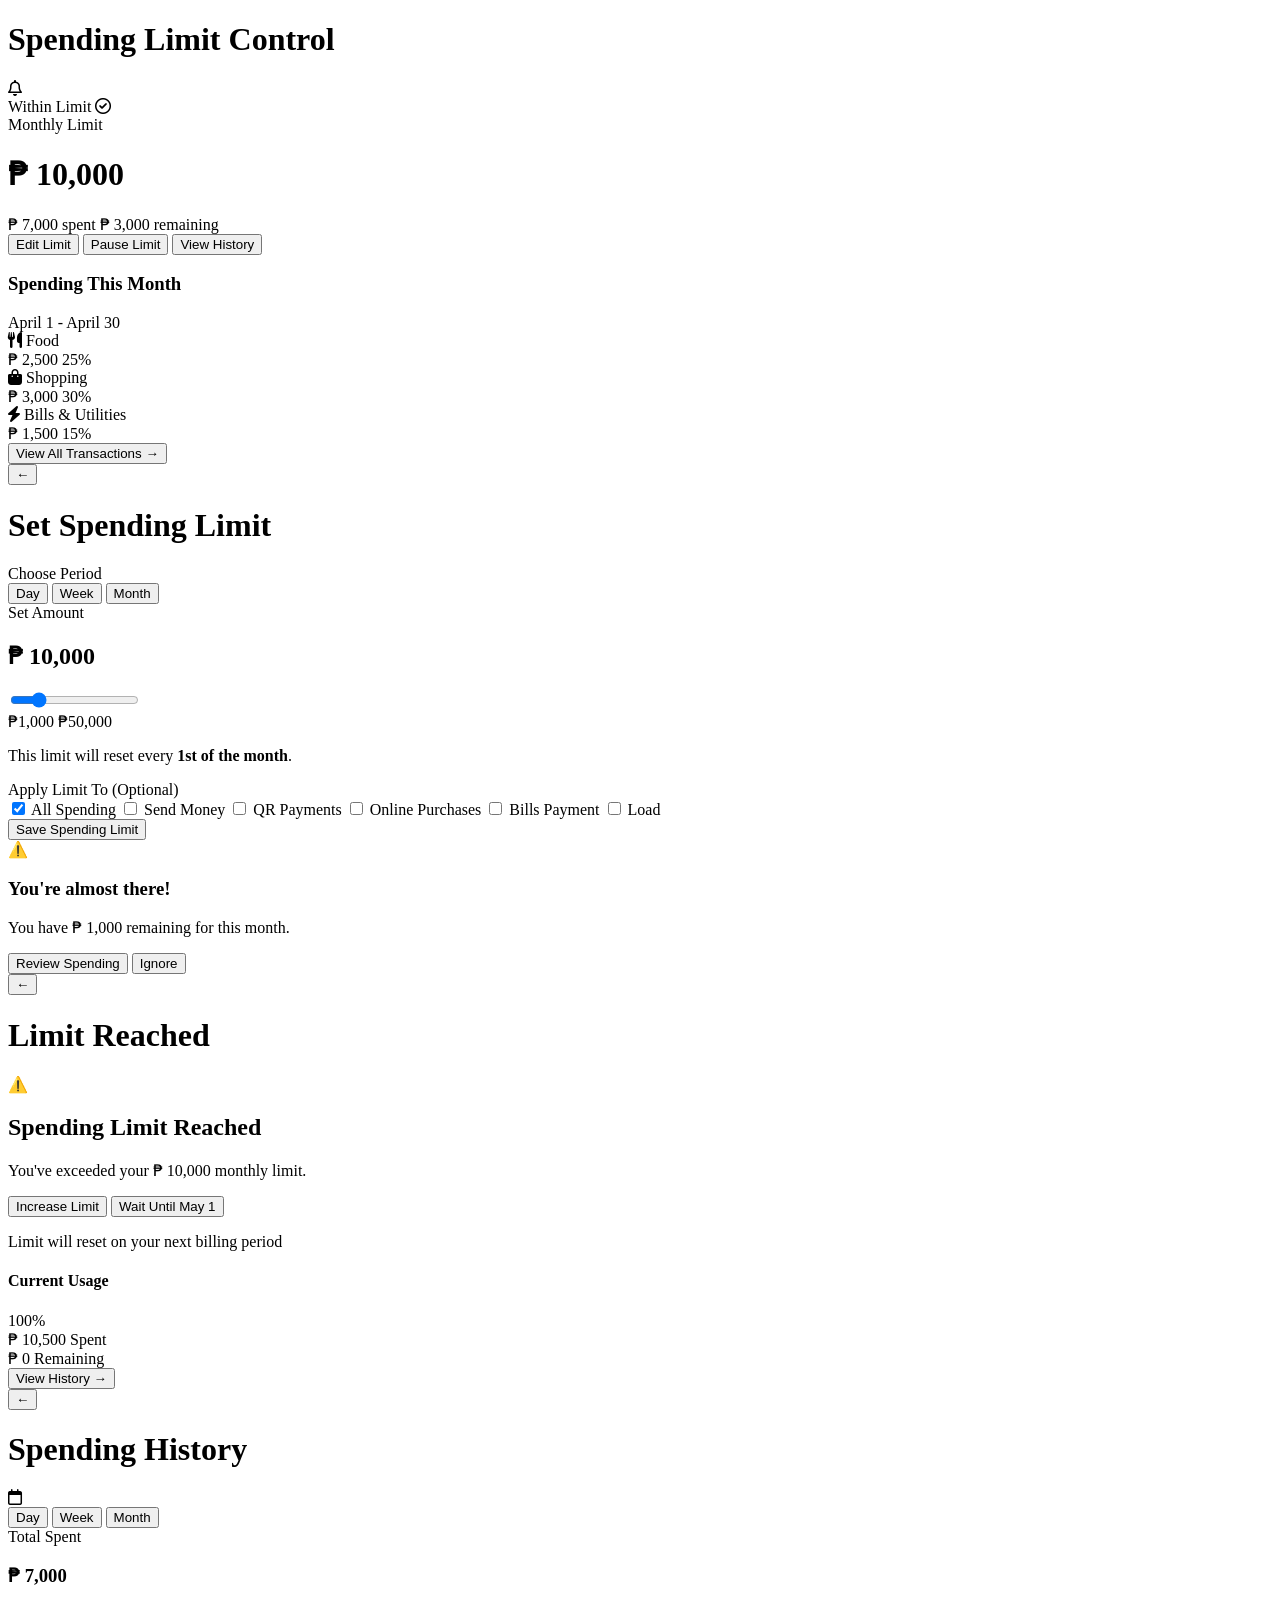
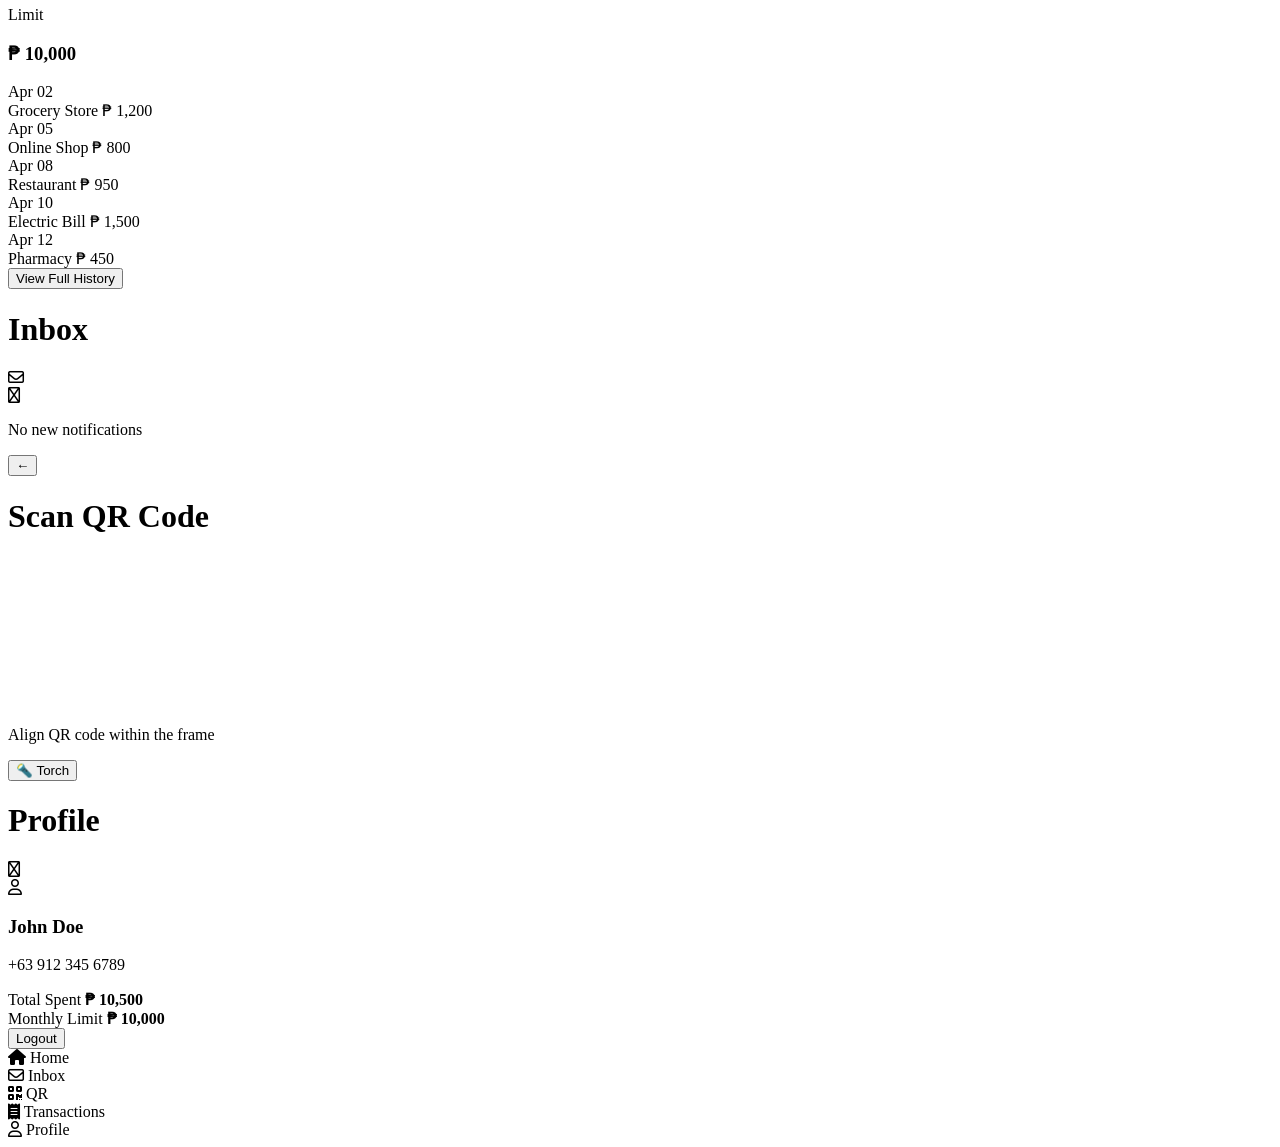
==== index.html @ fe0bb9b1 "Create index.html" ====
<!DOCTYPE html>
<html lang="en">
<head>
    <meta charset="UTF-8">
    <meta name="viewport" content="width=device-width, initial-scale=1.0, viewport-fit=cover">
    <title>GCash - Spending Limit Control</title>
    <link rel="stylesheet" href="style.css">
    <link rel="stylesheet" href="https://cdnjs.cloudflare.com/ajax/libs/font-awesome/6.0.0/css/all.min.css">
</head>
<body>
    <div class="app-container">
        <!-- Main Content Area -->
        <div class="screen-container" id="screenContainer">
            <!-- SCREEN 1: DASHBOARD (HOME) -->
            <div id="homeScreen" class="screen active">
                <div class="screen-header">
                    <h1>Spending Limit Control</h1>
                    <i class="fa-regular fa-bell"></i>
                </div>

                <!-- Main Limit Card -->
                <div class="limit-card" id="limitCard">
                    <div class="limit-status" id="limitStatus">
                        <span class="status-text">Within Limit</span>
                        <i class="fa-regular fa-circle-check"></i>
                    </div>
                    <div class="limit-amount">
                        <span class="label">Monthly Limit</span>
                        <h1>₱ <span id="displayLimit">10,000</span></h1>
                    </div>
                    <div class="progress-section">
                        <div class="progress-bar">
                            <div class="progress-fill" id="homeProgressFill" style="width: 70%"></div>
                        </div>
                        <div class="progress-numbers">
                            <span>₱ <span id="displaySpent">7,000</span> spent</span>
                            <span>₱ <span id="displayRemaining">3,000</span> remaining</span>
                        </div>
                    </div>
                    <div class="card-buttons">
                        <button class="card-btn" onclick="showEditLimit()">Edit Limit</button>
                        <button class="card-btn" onclick="pauseLimit()">Pause Limit</button>
                        <button class="card-btn" onclick="showScreen('historyScreen')">View History</button>
                    </div>
                </div>

                <!-- Spending This Month Section -->
                <div class="spending-section">
                    <div class="section-header">
                        <h3>Spending This Month</h3>
                        <span>April 1 - April 30</span>
                    </div>
                    
                    <div class="category-list">
                        <div class="category-item">
                            <div class="category-info">
                                <i class="fa-solid fa-utensils"></i>
                                <span>Food</span>
                            </div>
                            <div class="category-stats">
                                <span class="amount">₱ 2,500</span>
                                <span class="percentage">25%</span>
                            </div>
                        </div>
                        <div class="progress-bar-small">
                            <div class="progress-fill-small" style="width: 25%; background: #FF6B35;"></div>
                        </div>

                        <div class="category-item">
                            <div class="category-info">
                                <i class="fa-solid fa-bag-shopping"></i>
                                <span>Shopping</span>
                            </div>
                            <div class="category-stats">
                                <span class="amount">₱ 3,000</span>
                                <span class="percentage">30%</span>
                            </div>
                        </div>
                        <div class="progress-bar-small">
                            <div class="progress-fill-small" style="width: 30%; background: #007AFF;"></div>
                        </div>

                        <div class="category-item">
                            <div class="category-info">
                                <i class="fa-solid fa-bolt"></i>
                                <span>Bills & Utilities</span>
                            </div>
                            <div class="category-stats">
                                <span class="amount">₱ 1,500</span>
                                <span class="percentage">15%</span>
                            </div>
                        </div>
                        <div class="progress-bar-small">
                            <div class="progress-fill-small" style="width: 15%; background: #34C759;"></div>
                        </div>
                    </div>
                    
                    <button class="view-all-link" onclick="showScreen('historyScreen')">View All Transactions →</button>
                </div>
            </div>

            <!-- SCREEN 2: SET/EDIT LIMIT -->
            <div id="editLimitScreen" class="screen">
                <div class="screen-header">
                    <button class="back-btn" onclick="showScreen('homeScreen')">←</button>
                    <h1>Set Spending Limit</h1>
                    <div style="width: 30px;"></div>
                </div>

                <div class="form-card">
                    <label class="form-label">Choose Period</label>
                    <div class="period-tabs">
                        <button class="period-tab" onclick="selectPeriod('day')">Day</button>
                        <button class="period-tab" onclick="selectPeriod('week')">Week</button>
                        <button class="period-tab active" onclick="selectPeriod('month')">Month</button>
                    </div>

                    <label class="form-label">Set Amount</label>
                    <div class="amount-slider-container">
                        <h2>₱ <span id="sliderAmount">10,000</span></h2>
                        <input type="range" id="limitSlider" min="1000" max="50000" step="500" value="10000" oninput="updateSliderAmount(this.value)">
                        <div class="slider-labels">
                            <span>₱1,000</span>
                            <span>₱50,000</span>
                        </div>
                    </div>

                    <p class="note-text">This limit will reset every <strong>1st of the month</strong>.</p>

                    <label class="form-label">Apply Limit To (Optional)</label>
                    <div class="checkbox-group">
                        <label><input type="checkbox" checked> All Spending</label>
                        <label><input type="checkbox"> Send Money</label>
                        <label><input type="checkbox"> QR Payments</label>
                        <label><input type="checkbox"> Online Purchases</label>
                        <label><input type="checkbox"> Bills Payment</label>
                        <label><input type="checkbox"> Load</label>
                    </div>

                    <button class="save-btn" onclick="saveNewLimit()">Save Spending Limit</button>
                </div>
            </div>

            <!-- SCREEN 3: WARNING POPUP (Modal) -->
            <div id="warningModal" class="modal">
                <div class="modal-content warning-modal">
                    <div class="warning-icon">⚠️</div>
                    <h3>You're almost there!</h3>
                    <p>You have ₱ <span id="warningRemaining">1,000</span> remaining for this month.</p>
                    <div class="modal-buttons">
                        <button class="modal-btn review" onclick="closeWarningAndReview()">Review Spending</button>
                        <button class="modal-btn ignore" onclick="closeWarning()">Ignore</button>
                    </div>
                </div>
            </div>

            <!-- SCREEN 4: LIMIT REACHED (Full Screen) -->
            <div id="limitReachedScreen" class="screen limit-reached">
                <div class="screen-header white-text">
                    <button class="back-btn white-btn" onclick="showScreen('homeScreen')">←</button>
                    <h1>Limit Reached</h1>
                    <div style="width: 30px;"></div>
                </div>

                <div class="limit-reached-content">
                    <div class="alert-icon">⚠️</div>
                    <h2>Spending Limit Reached</h2>
                    <p>You've exceeded your ₱ <span id="exceedLimit">10,000</span> monthly limit.</p>

                    <div class="action-buttons">
                        <button class="action-btn primary" onclick="showEditLimit()">Increase Limit</button>
                        <button class="action-btn secondary">Wait Until May 1</button>
                        <p class="reset-note">Limit will reset on your next billing period</p>
                    </div>

                    <div class="usage-card-red">
                        <h4>Current Usage</h4>
                        <div class="usage-circle">100%</div>
                        <div class="usage-stats-red">
                            <div>₱ <span id="exceedSpent">10,500</span> Spent</div>
                            <div>₱ 0 Remaining</div>
                        </div>
                        <button class="history-link" onclick="showScreen('historyScreen')">View History →</button>
                    </div>
                </div>
            </div>

            <!-- SCREEN 5: SPENDING HISTORY -->
            <div id="historyScreen" class="screen">
                <div class="screen-header">
                    <button class="back-btn" onclick="showScreen('homeScreen')">←</button>
                    <h1>Spending History</h1>
                    <i class="fa-regular fa-calendar"></i>
                </div>

                <div class="history-tabs">
                    <button class="history-tab active">Day</button>
                    <button class="history-tab">Week</button>
                    <button class="history-tab">Month</button>
                </div>

                <div class="summary-cards">
                    <div class="summary-card">
                        <span>Total Spent</span>
                        <h3>₱ 7,000</h3>
                    </div>
                    <div class="summary-card">
                        <span>Limit</span>
                        <h3>₱ 10,000</h3>
                    </div>
                </div>

                <div class="transaction-list">
                    <div class="transaction-date">Apr 02</div>
                    <div class="transaction-item">
                        <span>Grocery Store</span>
                        <span>₱ 1,200</span>
                    </div>
                    <div class="transaction-date">Apr 05</div>
                    <div class="transaction-item">
                        <span>Online Shop</span>
                        <span>₱ 800</span>
                    </div>
                    <div class="transaction-date">Apr 08</div>
                    <div class="transaction-item">
                        <span>Restaurant</span>
                        <span>₱ 950</span>
                    </div>
                    <div class="transaction-date">Apr 10</div>
                    <div class="transaction-item">
                        <span>Electric Bill</span>
                        <span>₱ 1,500</span>
                    </div>
                    <div class="transaction-date">Apr 12</div>
                    <div class="transaction-item">
                        <span>Pharmacy</span>
                        <span>₱ 450</span>
                    </div>
                </div>

                <button class="view-full-btn">View Full History</button>
            </div>

            <!-- SCREEN 6: INBOX -->
            <div id="inboxScreen" class="screen">
                <div class="screen-header">
                    <h1>Inbox</h1>
                    <i class="fa-regular fa-envelope"></i>
                </div>
                <div class="placeholder-content">
                    <i class="fa-regular fa-inbox"></i>
                    <p>No new notifications</p>
                </div>
            </div>

            <!-- SCREEN 7: QR SCANNER -->
            <div id="qrScreen" class="screen">
                <div class="screen-header">
                    <button class="back-btn" onclick="showScreen('homeScreen')">←</button>
                    <h1>Scan QR Code</h1>
                    <div style="width: 30px;"></div>
                </div>
                <div class="scanner-container">
                    <div class="camera-preview" id="cameraPreview">
                        <video id="camera" autoplay playsinline></video>
                        <div class="scan-frame"></div>
                    </div>
                    <p class="scanner-text">Align QR code within the frame</p>
                    <button class="torch-btn" onclick="toggleTorch()">🔦 Torch</button>
                </div>
            </div>

            <!-- SCREEN 8: PROFILE -->
            <div id="profileScreen" class="screen">
                <div class="screen-header">
                    <h1>Profile</h1>
                    <i class="fa-regular fa-gear"></i>
                </div>
                <div class="profile-card">
                    <div class="avatar">
                        <i class="fa-regular fa-user"></i>
                    </div>
                    <h3>John Doe</h3>
                    <p>+63 912 345 6789</p>
                    <div class="profile-stats">
                        <div class="profile-stat">
                            <span>Total Spent</span>
                            <strong>₱ 10,500</strong>
                        </div>
                        <div class="profile-stat">
                            <span>Monthly Limit</span>
                            <strong>₱ 10,000</strong>
                        </div>
                    </div>
                    <button class="logout-btn" onclick="resetApp()">Logout</button>
                </div>
            </div>
        </div>

        <!-- Bottom Navigation Bar -->
        <div class="bottom-nav">
            <div class="nav-item" onclick="showScreen('homeScreen')">
                <i class="fa-solid fa-house"></i>
                <span>Home</span>
            </div>
            <div class="nav-item" onclick="showScreen('inboxScreen')">
                <i class="fa-regular fa-envelope"></i>
                <span>Inbox</span>
            </div>
            <div class="nav-item" onclick="startQRScanner()">
                <i class="fa-solid fa-qrcode"></i>
                <span>QR</span>
            </div>
            <div class="nav-item" onclick="showScreen('historyScreen')">
                <i class="fa-solid fa-receipt"></i>
                <span>Transactions</span>
            </div>
            <div class="nav-item" onclick="showScreen('profileScreen')">
                <i class="fa-regular fa-user"></i>
                <span>Profile</span>
            </div>
        </div>
    </div>

    <script src="script.js"></script>
</body>
</html>
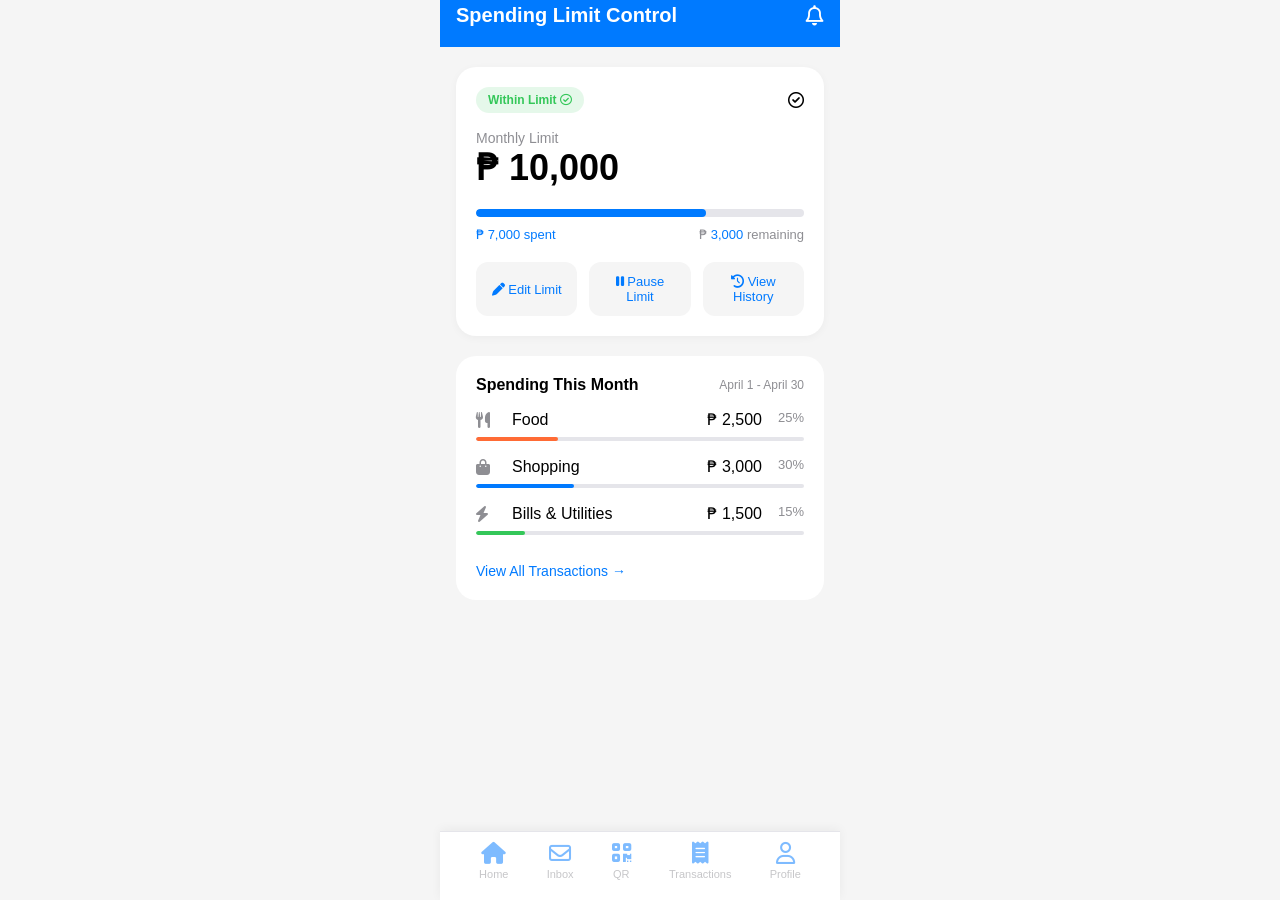
==== commit f143ca20: "Update index.html" ====
--- a/index.html
+++ b/index.html
@@ -38,9 +38,18 @@
                         </div>
                     </div>
                     <div class="card-buttons">
-                        <button class="card-btn" onclick="showEditLimit()">Edit Limit</button>
-                        <button class="card-btn" onclick="pauseLimit()">Pause Limit</button>
-                        <button class="card-btn" onclick="showScreen('historyScreen')">View History</button>
+                        <button class="card-btn" onclick="showEditLimit()">
+                            <i class="fa-solid fa-pen"></i>
+                            <span>Edit Limit</span>
+                        </button>
+                        <button class="card-btn" onclick="pauseLimit()">
+                            <i class="fa-solid fa-pause"></i>
+                            <span>Pause Limit</span>
+                        </button>
+                        <button class="card-btn" onclick="showScreen('historyScreen')">
+                            <i class="fa-solid fa-clock-rotate-left"></i>
+                            <span>View History</span>
+                        </button>
                     </div>
                 </div>
 
@@ -193,6 +202,19 @@
                     <i class="fa-regular fa-calendar"></i>
                 </div>
 
+                <!-- Month Selector with Arrows -->
+                <div class="month-selector">
+                    <button class="month-arrow" onclick="changeMonth(-1)">
+                        <i class="fa-solid fa-chevron-left"></i>
+                    </button>
+                    <div class="current-month">
+                        <h3 id="currentMonthYear">April 2025</h3>
+                    </div>
+                    <button class="month-arrow" onclick="changeMonth(1)">
+                        <i class="fa-solid fa-chevron-right"></i>
+                    </button>
+                </div>
+
                 <div class="history-tabs">
                     <button class="history-tab active">Day</button>
                     <button class="history-tab">Week</button>
@@ -202,39 +224,31 @@
                 <div class="summary-cards">
                     <div class="summary-card">
                         <span>Total Spent</span>
-                        <h3>₱ 7,000</h3>
+                        <h3>₱ <span id="historyTotalSpent">7,000</span></h3>
                     </div>
                     <div class="summary-card">
                         <span>Limit</span>
-                        <h3>₱ 10,000</h3>
-                    </div>
-                </div>
-
-                <div class="transaction-list">
+                        <h3>₱ <span id="historyLimit">10,000</span></h3>
+                    </div>
+                </div>
+
+                <div class="transaction-list" id="transactionList">
                     <div class="transaction-date">Apr 02</div>
                     <div class="transaction-item">
                         <span>Grocery Store</span>
                         <span>₱ 1,200</span>
                     </div>
-                    <div class="transaction-date">Apr 05</div>
                     <div class="transaction-item">
                         <span>Online Shop</span>
                         <span>₱ 800</span>
                     </div>
-                    <div class="transaction-date">Apr 08</div>
                     <div class="transaction-item">
                         <span>Restaurant</span>
                         <span>₱ 950</span>
                     </div>
-                    <div class="transaction-date">Apr 10</div>
                     <div class="transaction-item">
                         <span>Electric Bill</span>
                         <span>₱ 1,500</span>
-                    </div>
-                    <div class="transaction-date">Apr 12</div>
-                    <div class="transaction-item">
-                        <span>Pharmacy</span>
-                        <span>₱ 450</span>
                     </div>
                 </div>
 
@@ -274,7 +288,10 @@
             <div id="profileScreen" class="screen">
                 <div class="screen-header">
                     <h1>Profile</h1>
-                    <i class="fa-regular fa-gear"></i>
+                    <div class="gcash-icon-header">
+                        <i class="fa-solid fa-circle-dollar-to-slot"></i>
+                        <span>GCash</span>
+                    </div>
                 </div>
                 <div class="profile-card">
                     <div class="avatar">
@@ -307,7 +324,7 @@
                 <i class="fa-regular fa-envelope"></i>
                 <span>Inbox</span>
             </div>
-            <div class="nav-item" onclick="startQRScanner()">
+            <div class="nav-item qr-nav" onclick="startQRScanner()">
                 <i class="fa-solid fa-qrcode"></i>
                 <span>QR</span>
             </div>
--- a/style.css
+++ b/style.css
@@ -0,0 +1,780 @@
+* {
+    margin: 0;
+    padding: 0;
+    box-sizing: border-box;
+}
+
+body {
+    font-family: -apple-system, BlinkMacSystemFont, 'Segoe UI', Roboto, Helvetica, Arial, sans-serif;
+    background: #f5f5f5;
+}
+
+.app-container {
+    max-width: 400px;
+    margin: 0 auto;
+    background: #f5f5f5;
+    min-height: 100vh;
+    position: relative;
+    padding-bottom: 70px;
+}
+
+/* Screens */
+.screen {
+    display: none;
+    padding: 0 16px;
+    animation: fadeIn 0.3s ease;
+}
+
+.screen.active {
+    display: block;
+}
+
+@keyframes fadeIn {
+    from { opacity: 0; transform: translateX(20px); }
+    to { opacity: 1; transform: translateX(0); }
+}
+
+/* Screen Headers with Blue Background */
+.screen-header {
+    display: flex;
+    justify-content: space-between;
+    align-items: center;
+    padding: 20px 16px;
+    background: #007AFF;
+    margin: -16px -16px 20px -16px;
+    color: white;
+}
+
+.screen-header h1 {
+    font-size: 20px;
+    font-weight: 600;
+    color: white;
+}
+
+.screen-header i {
+    font-size: 20px;
+    color: white;
+}
+
+.back-btn {
+    background: none;
+    border: none;
+    font-size: 28px;
+    cursor: pointer;
+    color: white;
+    padding: 0;
+    width: 30px;
+}
+
+/* White text header for limit reached screen */
+.screen-header.white-text {
+    background: transparent;
+    margin-bottom: 0;
+}
+
+.screen-header.white-text h1 {
+    color: white;
+}
+
+/* Limit Card */
+.limit-card {
+    background: white;
+    border-radius: 20px;
+    padding: 20px;
+    margin-bottom: 20px;
+    box-shadow: 0 2px 8px rgba(0,0,0,0.04);
+}
+
+.limit-status {
+    display: flex;
+    justify-content: space-between;
+    align-items: center;
+    margin-bottom: 16px;
+}
+
+.status-text {
+    background: #34C75920;
+    color: #34C759;
+    padding: 6px 12px;
+    border-radius: 20px;
+    font-size: 12px;
+    font-weight: 600;
+}
+
+.limit-amount {
+    margin-bottom: 20px;
+}
+
+.limit-amount .label {
+    font-size: 14px;
+    color: #8e8e93;
+}
+
+.limit-amount h1 {
+    font-size: 36px;
+    font-weight: 700;
+    color: #000;
+}
+
+.progress-section {
+    margin-bottom: 20px;
+}
+
+.progress-bar {
+    background: #e5e5ea;
+    border-radius: 10px;
+    height: 8px;
+    overflow: hidden;
+}
+
+.progress-fill {
+    background: #007AFF;
+    height: 100%;
+    border-radius: 10px;
+    transition: width 0.3s;
+}
+
+.progress-numbers {
+    display: flex;
+    justify-content: space-between;
+    margin-top: 10px;
+    font-size: 13px;
+    color: #8e8e93;
+}
+
+.progress-numbers span:first-child {
+    color: #007AFF;
+}
+
+.card-buttons {
+    display: flex;
+    gap: 12px;
+}
+
+.card-btn {
+    flex: 1;
+    padding: 12px;
+    background: #f5f5f5;
+    border: none;
+    border-radius: 12px;
+    font-size: 13px;
+    font-weight: 500;
+    color: #007AFF;
+    cursor: pointer;
+}
+
+/* Spending Section */
+.spending-section {
+    background: white;
+    border-radius: 20px;
+    padding: 20px;
+}
+
+.section-header {
+    display: flex;
+    justify-content: space-between;
+    align-items: center;
+    margin-bottom: 16px;
+}
+
+.section-header h3 {
+    font-size: 16px;
+    font-weight: 600;
+}
+
+.section-header span {
+    font-size: 12px;
+    color: #8e8e93;
+}
+
+.category-item {
+    display: flex;
+    justify-content: space-between;
+    align-items: center;
+    margin-bottom: 8px;
+}
+
+.category-info {
+    display: flex;
+    align-items: center;
+    gap: 12px;
+}
+
+.category-info i {
+    width: 24px;
+    color: #8e8e93;
+}
+
+.category-stats {
+    display: flex;
+    gap: 16px;
+}
+
+.category-stats .amount {
+    font-weight: 500;
+}
+
+.category-stats .percentage {
+    color: #8e8e93;
+    font-size: 13px;
+}
+
+.progress-bar-small {
+    background: #e5e5ea;
+    border-radius: 6px;
+    height: 4px;
+    margin-bottom: 16px;
+    overflow: hidden;
+}
+
+.progress-fill-small {
+    height: 100%;
+    border-radius: 6px;
+}
+
+.view-all-link {
+    background: none;
+    border: none;
+    color: #007AFF;
+    font-size: 14px;
+    margin-top: 12px;
+    cursor: pointer;
+}
+
+/* Form Styles */
+.form-card {
+    background: white;
+    border-radius: 20px;
+    padding: 20px;
+}
+
+.form-label {
+    display: block;
+    font-size: 14px;
+    font-weight: 500;
+    margin-bottom: 12px;
+    margin-top: 20px;
+}
+
+.form-label:first-of-type {
+    margin-top: 0;
+}
+
+.period-tabs {
+    display: flex;
+    gap: 8px;
+    background: #f5f5f5;
+    padding: 4px;
+    border-radius: 12px;
+    margin-bottom: 24px;
+}
+
+.period-tab {
+    flex: 1;
+    padding: 10px;
+    background: transparent;
+    border: none;
+    border-radius: 10px;
+    font-size: 14px;
+    cursor: pointer;
+}
+
+.period-tab.active {
+    background: white;
+    color: #007AFF;
+    box-shadow: 0 1px 3px rgba(0,0,0,0.1);
+}
+
+.amount-slider-container {
+    text-align: center;
+    margin-bottom: 16px;
+}
+
+.amount-slider-container h2 {
+    font-size: 32px;
+    margin-bottom: 16px;
+}
+
+.amount-slider-container input {
+    width: 100%;
+    accent-color: #007AFF;
+}
+
+.slider-labels {
+    display: flex;
+    justify-content: space-between;
+    font-size: 12px;
+    color: #8e8e93;
+    margin-top: 8px;
+}
+
+.note-text {
+    font-size: 12px;
+    color: #8e8e93;
+    text-align: center;
+    margin: 16px 0;
+}
+
+.checkbox-group {
+    display: grid;
+    grid-template-columns: repeat(2, 1fr);
+    gap: 12px;
+    margin-bottom: 24px;
+}
+
+.checkbox-group label {
+    display: flex;
+    align-items: center;
+    gap: 8px;
+    font-size: 14px;
+}
+
+.save-btn {
+    width: 100%;
+    padding: 14px;
+    background: #007AFF;
+    color: white;
+    border: none;
+    border-radius: 12px;
+    font-size: 16px;
+    font-weight: 600;
+    cursor: pointer;
+}
+
+/* Modal */
+.modal {
+    display: none;
+    position: fixed;
+    top: 0;
+    left: 0;
+    width: 100%;
+    height: 100%;
+    background: rgba(0,0,0,0.5);
+    justify-content: center;
+    align-items: center;
+    z-index: 1000;
+}
+
+.modal.active {
+    display: flex;
+}
+
+.modal-content {
+    width: 300px;
+    background: white;
+    border-radius: 20px;
+    padding: 24px;
+    text-align: center;
+}
+
+.warning-icon {
+    font-size: 48px;
+    margin-bottom: 16px;
+}
+
+.modal-content h3 {
+    margin-bottom: 8px;
+}
+
+.modal-content p {
+    color: #8e8e93;
+    margin-bottom: 20px;
+}
+
+.modal-buttons {
+    display: flex;
+    gap: 12px;
+}
+
+.modal-btn {
+    flex: 1;
+    padding: 12px;
+    border-radius: 12px;
+    font-size: 14px;
+    font-weight: 500;
+    cursor: pointer;
+}
+
+.modal-btn.review {
+    background: #007AFF;
+    color: white;
+    border: none;
+}
+
+.modal-btn.ignore {
+    background: #f5f5f5;
+    color: #007AFF;
+    border: none;
+}
+
+/* Limit Reached Screen (Red Theme) */
+.limit-reached {
+    background: #FF3B30;
+    min-height: 100vh;
+    margin: -16px;
+    padding: 16px;
+}
+
+.white-text {
+    color: white;
+}
+
+.white-btn {
+    color: white !important;
+}
+
+.limit-reached-content {
+    text-align: center;
+    color: white;
+    padding: 40px 20px;
+}
+
+.alert-icon {
+    font-size: 64px;
+    margin-bottom: 20px;
+}
+
+.limit-reached-content h2 {
+    font-size: 24px;
+    margin-bottom: 8px;
+}
+
+.limit-reached-content p {
+    margin-bottom: 30px;
+    opacity: 0.9;
+}
+
+.action-buttons {
+    margin-bottom: 30px;
+}
+
+.action-btn {
+    width: 100%;
+    padding: 14px;
+    border-radius: 12px;
+    font-size: 16px;
+    font-weight: 600;
+    cursor: pointer;
+    margin-bottom: 12px;
+}
+
+.action-btn.primary {
+    background: white;
+    color: #FF3B30;
+    border: none;
+}
+
+.action-btn.secondary {
+    background: transparent;
+    color: white;
+    border: 1px solid white;
+}
+
+.reset-note {
+    font-size: 12px;
+    opacity: 0.7;
+}
+
+.usage-card-red {
+    background: rgba(255,255,255,0.2);
+    border-radius: 20px;
+    padding: 20px;
+    margin-top: 20px;
+}
+
+.usage-circle {
+    width: 80px;
+    height: 80px;
+    border-radius: 50%;
+    background: white;
+    color: #FF3B30;
+    display: flex;
+    align-items: center;
+    justify-content: center;
+    font-size: 20px;
+    font-weight: bold;
+    margin: 16px auto;
+}
+
+.usage-stats-red {
+    display: flex;
+    justify-content: space-between;
+    margin: 16px 0;
+}
+
+.history-link {
+    background: none;
+    border: none;
+    color: white;
+    text-decoration: underline;
+    cursor: pointer;
+}
+
+/* History Screen */
+.history-tabs {
+    display: flex;
+    gap: 8px;
+    background: #f5f5f5;
+    padding: 4px;
+    border-radius: 12px;
+    margin-bottom: 20px;
+}
+
+.history-tab {
+    flex: 1;
+    padding: 10px;
+    background: transparent;
+    border: none;
+    border-radius: 10px;
+    cursor: pointer;
+}
+
+.history-tab.active {
+    background: white;
+    color: #007AFF;
+    box-shadow: 0 1px 3px rgba(0,0,0,0.1);
+}
+
+.summary-cards {
+    display: flex;
+    gap: 12px;
+    margin-bottom: 20px;
+}
+
+.summary-card {
+    flex: 1;
+    background: white;
+    border-radius: 16px;
+    padding: 16px;
+    text-align: center;
+}
+
+.summary-card span {
+    font-size: 13px;
+    color: #8e8e93;
+}
+
+.summary-card h3 {
+    font-size: 20px;
+    margin-top: 4px;
+}
+
+.transaction-list {
+    background: white;
+    border-radius: 20px;
+    padding: 16px;
+    margin-bottom: 16px;
+}
+
+.transaction-date {
+    font-size: 13px;
+    font-weight: 600;
+    color: #8e8e93;
+    margin: 12px 0 8px 0;
+}
+
+.transaction-date:first-child {
+    margin-top: 0;
+}
+
+.transaction-item {
+    display: flex;
+    justify-content: space-between;
+    padding: 12px 0;
+    border-bottom: 1px solid #e5e5ea;
+}
+
+.transaction-item:last-child {
+    border-bottom: none;
+}
+
+.view-full-btn {
+    width: 100%;
+    padding: 14px;
+    background: #f5f5f5;
+    color: #007AFF;
+    border: none;
+    border-radius: 12px;
+    font-size: 14px;
+    font-weight: 600;
+    cursor: pointer;
+}
+
+/* QR Scanner - Bigger and Centered */
+.scanner-container {
+    text-align: center;
+    padding: 20px 0;
+}
+
+.camera-preview {
+    position: relative;
+    width: 100%;
+    height: 450px;
+    background: #000;
+    border-radius: 20px;
+    overflow: hidden;
+    margin-bottom: 20px;
+}
+
+.camera-preview video {
+    width: 100%;
+    height: 100%;
+    object-fit: cover;
+}
+
+.scan-frame {
+    position: absolute;
+    top: 50%;
+    left: 50%;
+    transform: translate(-50%, -50%);
+    width: 280px;
+    height: 280px;
+    border: 2px solid #007AFF;
+    border-radius: 20px;
+    box-shadow: 0 0 0 999px rgba(0,0,0,0.5);
+}
+
+.scan-frame::before {
+    content: "📷";
+    position: absolute;
+    top: -30px;
+    left: 50%;
+    transform: translateX(-50%);
+    font-size: 24px;
+    color: #007AFF;
+}
+
+.scanner-text {
+    color: #8e8e93;
+    margin-bottom: 16px;
+}
+
+.torch-btn {
+    padding: 12px 24px;
+    background: #007AFF;
+    color: white;
+    border: none;
+    border-radius: 12px;
+    font-size: 14px;
+    cursor: pointer;
+}
+
+/* Placeholder Content */
+.placeholder-content {
+    text-align: center;
+    padding: 80px 20px;
+    color: #8e8e93;
+}
+
+.placeholder-content i {
+    font-size: 64px;
+    margin-bottom: 16px;
+}
+
+/* Profile Screen */
+.profile-card {
+    background: white;
+    border-radius: 20px;
+    padding: 24px;
+    text-align: center;
+}
+
+.avatar {
+    width: 80px;
+    height: 80px;
+    background: #007AFF20;
+    border-radius: 50%;
+    display: flex;
+    align-items: center;
+    justify-content: center;
+    margin: 0 auto 16px;
+}
+
+.avatar i {
+    font-size: 40px;
+    color: #007AFF;
+}
+
+.profile-card h3 {
+    margin-bottom: 4px;
+}
+
+.profile-card p {
+    color: #8e8e93;
+    margin-bottom: 24px;
+}
+
+.profile-stats {
+    display: flex;
+    gap: 16px;
+    margin-bottom: 24px;
+}
+
+.profile-stat {
+    flex: 1;
+    background: #f5f5f5;
+    padding: 12px;
+    border-radius: 12px;
+}
+
+.profile-stat span {
+    display: block;
+    font-size: 12px;
+    color: #8e8e93;
+}
+
+.logout-btn {
+    width: 100%;
+    padding: 14px;
+    background: #FF3B30;
+    color: white;
+    border: none;
+    border-radius: 12px;
+    font-size: 16px;
+    font-weight: 600;
+    cursor: pointer;
+}
+
+/* Bottom Navigation */
+.bottom-nav {
+    position: fixed;
+    bottom: 0;
+    left: 0;
+    right: 0;
+    max-width: 400px;
+    margin: 0 auto;
+    background: white;
+    display: flex;
+    justify-content: space-around;
+    padding: 10px 20px 20px;
+    border-top: 1px solid #e5e5ea;
+    box-shadow: 0 -2px 10px rgba(0,0,0,0.05);
+}
+
+.nav-item {
+    display: flex;
+    flex-direction: column;
+    align-items: center;
+    gap: 4px;
+    cursor: pointer;
+    opacity: 0.5;
+    transition: opacity 0.2s;
+}
+
+.nav-item.active {
+    opacity: 1;
+}
+
+.nav-item i {
+    font-size: 22px;
+    color: #007AFF;
+}
+
+.nav-item span {
+    font-size: 11px;
+    color: #8e8e93;
+}
+
+.nav-item.active span {
+    color: #007AFF;
+}
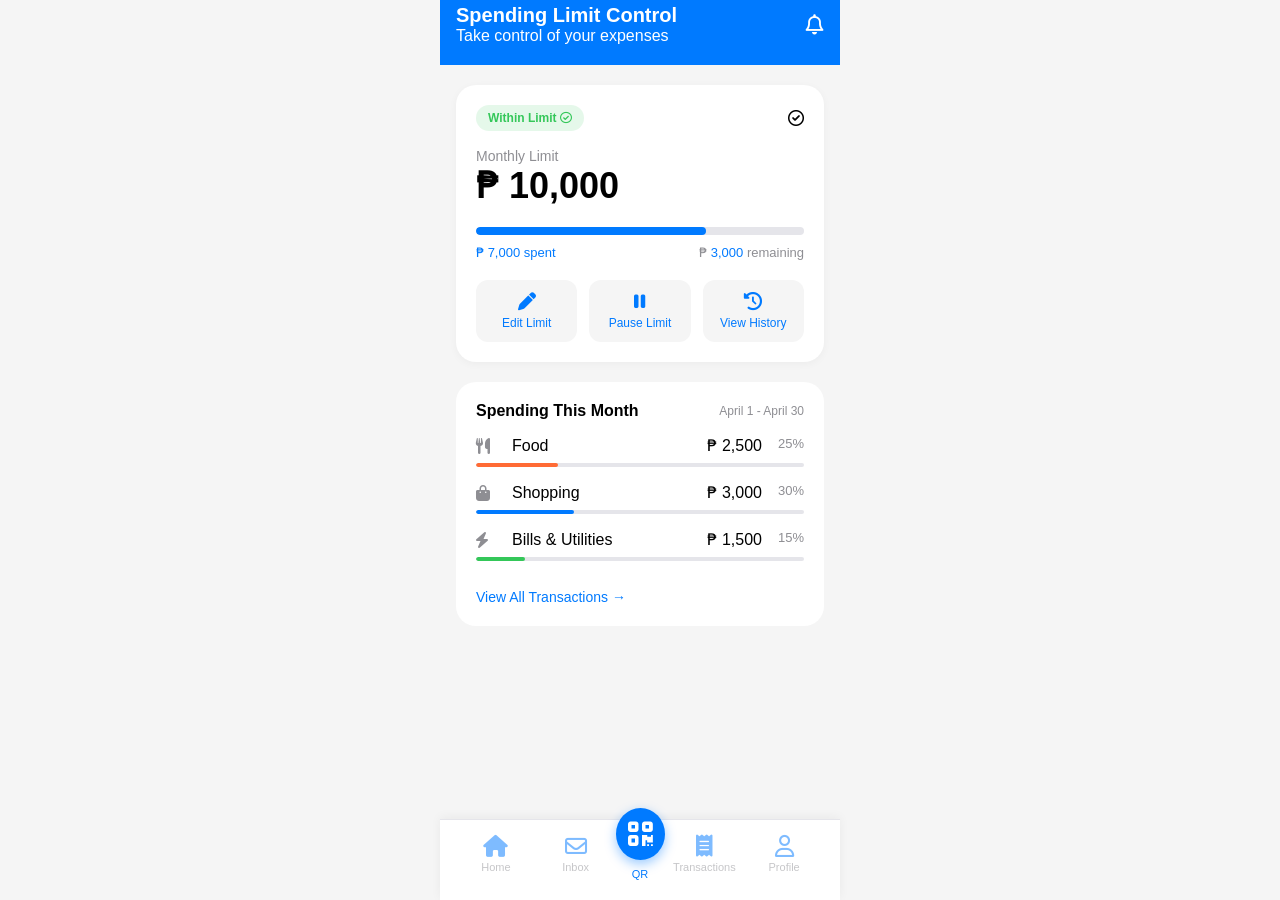
==== commit 13e0637f: "Update index.html" ====
--- a/index.html
+++ b/index.html
@@ -14,7 +14,10 @@
             <!-- SCREEN 1: DASHBOARD (HOME) -->
             <div id="homeScreen" class="screen active">
                 <div class="screen-header">
-                    <h1>Spending Limit Control</h1>
+                    <div>
+                        <h1>Spending Limit Control</h1>
+                        <p class="header-subtitle">Take control of your expenses</p>
+                    </div>
                     <i class="fa-regular fa-bell"></i>
                 </div>
 
@@ -125,25 +128,54 @@
                     </div>
 
                     <label class="form-label">Set Amount</label>
-                    <div class="amount-slider-container">
-                        <h2>₱ <span id="sliderAmount">10,000</span></h2>
-                        <input type="range" id="limitSlider" min="1000" max="50000" step="500" value="10000" oninput="updateSliderAmount(this.value)">
-                        <div class="slider-labels">
-                            <span>₱1,000</span>
-                            <span>₱50,000</span>
-                        </div>
+                    <div class="amount-control">
+                        <button class="amount-minus" onclick="decrementAmount()">−</button>
+                        <div class="amount-display">
+                            <span>₱</span>
+                            <span id="sliderAmount">10,000</span>
+                        </div>
+                        <button class="amount-plus" onclick="incrementAmount()">+</button>
+                    </div>
+                    <input type="range" id="limitSlider" min="1000" max="50000" step="500" value="10000" oninput="updateSliderAmount(this.value)">
+                    <div class="slider-labels">
+                        <span>₱1,000</span>
+                        <span>₱50,000</span>
                     </div>
 
                     <p class="note-text">This limit will reset every <strong>1st of the month</strong>.</p>
 
                     <label class="form-label">Apply Limit To (Optional)</label>
-                    <div class="checkbox-group">
-                        <label><input type="checkbox" checked> All Spending</label>
-                        <label><input type="checkbox"> Send Money</label>
-                        <label><input type="checkbox"> QR Payments</label>
-                        <label><input type="checkbox"> Online Purchases</label>
-                        <label><input type="checkbox"> Bills Payment</label>
-                        <label><input type="checkbox"> Load</label>
+                    <div class="checkbox-group" id="checkboxGroup">
+                        <label class="checkbox-item checked" onclick="toggleCheckbox(this)">
+                            <input type="checkbox" checked hidden>
+                            <span class="checkmark"></span>
+                            <span>All Spending</span>
+                        </label>
+                        <label class="checkbox-item" onclick="toggleCheckbox(this)">
+                            <input type="checkbox" hidden>
+                            <span class="checkmark"></span>
+                            <span>Send Money</span>
+                        </label>
+                        <label class="checkbox-item" onclick="toggleCheckbox(this)">
+                            <input type="checkbox" hidden>
+                            <span class="checkmark"></span>
+                            <span>QR Payments</span>
+                        </label>
+                        <label class="checkbox-item" onclick="toggleCheckbox(this)">
+                            <input type="checkbox" hidden>
+                            <span class="checkmark"></span>
+                            <span>Online Purchases</span>
+                        </label>
+                        <label class="checkbox-item" onclick="toggleCheckbox(this)">
+                            <input type="checkbox" hidden>
+                            <span class="checkmark"></span>
+                            <span>Bills Payment</span>
+                        </label>
+                        <label class="checkbox-item" onclick="toggleCheckbox(this)">
+                            <input type="checkbox" hidden>
+                            <span class="checkmark"></span>
+                            <span>Load</span>
+                        </label>
                     </div>
 
                     <button class="save-btn" onclick="saveNewLimit()">Save Spending Limit</button>
@@ -202,7 +234,6 @@
                     <i class="fa-regular fa-calendar"></i>
                 </div>
 
-                <!-- Month Selector with Arrows -->
                 <div class="month-selector">
                     <button class="month-arrow" onclick="changeMonth(-1)">
                         <i class="fa-solid fa-chevron-left"></i>
--- a/style.css
+++ b/style.css
@@ -2,10 +2,10 @@
     margin: 0;
     padding: 0;
     box-sizing: border-box;
+    font-family: -apple-system, BlinkMacSystemFont, 'SF Pro Text', 'SF Pro Display', 'Helvetica Neue', Helvetica, Arial, sans-serif;
 }
 
 body {
-    font-family: -apple-system, BlinkMacSystemFont, 'Segoe UI', Roboto, Helvetica, Arial, sans-serif;
     background: #f5f5f5;
 }
 
@@ -56,6 +56,26 @@
     color: white;
 }
 
+/* GCash Icon Header */
+.gcash-icon-header {
+    display: flex;
+    align-items: center;
+    gap: 6px;
+    background: rgba(255,255,255,0.2);
+    padding: 6px 12px;
+    border-radius: 20px;
+}
+
+.gcash-icon-header i {
+    font-size: 16px;
+    margin: 0;
+}
+
+.gcash-icon-header span {
+    font-size: 14px;
+    font-weight: 500;
+}
+
 .back-btn {
     background: none;
     border: none;
@@ -146,6 +166,7 @@
     color: #007AFF;
 }
 
+/* Card Buttons with Icons */
 .card-buttons {
     display: flex;
     gap: 12px;
@@ -161,6 +182,25 @@
     font-weight: 500;
     color: #007AFF;
     cursor: pointer;
+    display: flex;
+    flex-direction: column;
+    align-items: center;
+    gap: 6px;
+    transition: all 0.2s;
+}
+
+.card-btn i {
+    font-size: 18px;
+    color: #007AFF;
+}
+
+.card-btn span {
+    font-size: 12px;
+}
+
+.card-btn:hover {
+    background: #007AFF10;
+    transform: translateY(-2px);
 }
 
 /* Spending Section */
@@ -239,6 +279,46 @@
     font-size: 14px;
     margin-top: 12px;
     cursor: pointer;
+}
+
+/* Month Selector */
+.month-selector {
+    display: flex;
+    align-items: center;
+    justify-content: space-between;
+    background: white;
+    border-radius: 16px;
+    padding: 12px 16px;
+    margin-bottom: 20px;
+    box-shadow: 0 2px 8px rgba(0,0,0,0.04);
+}
+
+.month-arrow {
+    background: #f5f5f5;
+    border: none;
+    width: 40px;
+    height: 40px;
+    border-radius: 50%;
+    cursor: pointer;
+    display: flex;
+    align-items: center;
+    justify-content: center;
+    transition: all 0.2s;
+}
+
+.month-arrow i {
+    font-size: 18px;
+    color: #007AFF;
+}
+
+.month-arrow:hover {
+    background: #007AFF10;
+}
+
+.current-month h3 {
+    font-size: 18px;
+    font-weight: 600;
+    margin: 0;
 }
 
 /* Form Styles */
@@ -746,7 +826,8 @@
     background: white;
     display: flex;
     justify-content: space-around;
-    padding: 10px 20px 20px;
+    align-items: center;
+    padding: 8px 16px 20px;
     border-top: 1px solid #e5e5ea;
     box-shadow: 0 -2px 10px rgba(0,0,0,0.05);
 }
@@ -759,6 +840,7 @@
     cursor: pointer;
     opacity: 0.5;
     transition: opacity 0.2s;
+    flex: 1;
 }
 
 .nav-item.active {
@@ -778,3 +860,27 @@
 .nav-item.active span {
     color: #007AFF;
 }
+
+/* SPECIAL: QR Button - Bigger with Blue Circle - CENTERED */
+.nav-item.qr-nav {
+    position: relative;
+    opacity: 1;
+    margin-top: -20px;
+    flex: 0 0 auto;
+}
+
+.nav-item.qr-nav i {
+    font-size: 28px;
+    background: #007AFF;
+    color: white;
+    padding: 12px;
+    border-radius: 50%;
+    box-shadow: 0 4px 12px rgba(0,122,255,0.4);
+    margin-bottom: 4px;
+}
+
+.nav-item.qr-nav span {
+    font-size: 11px;
+    color: #007AFF;
+    font-weight: 500;
+}
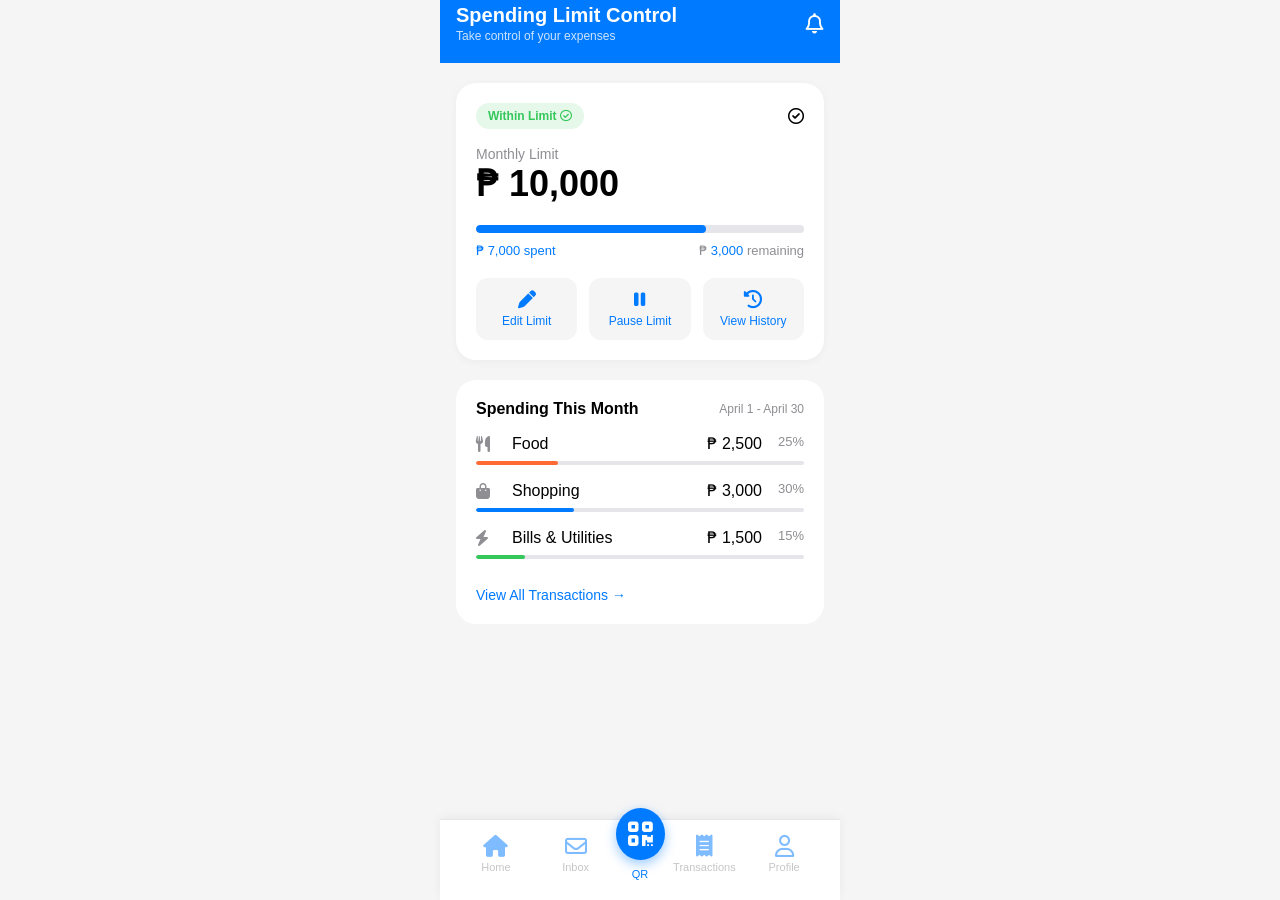
==== commit b9f4891a: "Update index.html" ====
--- a/index.html
+++ b/index.html
@@ -145,39 +145,38 @@
                     <p class="note-text">This limit will reset every <strong>1st of the month</strong>.</p>
 
                     <label class="form-label">Apply Limit To (Optional)</label>
-                    <div class="checkbox-group" id="checkboxGroup">
-                        <label class="checkbox-item checked" onclick="toggleCheckbox(this)">
-                            <input type="checkbox" checked hidden>
-                            <span class="checkmark"></span>
-                            <span>All Spending</span>
-                        </label>
-                        <label class="checkbox-item" onclick="toggleCheckbox(this)">
-                            <input type="checkbox" hidden>
-                            <span class="checkmark"></span>
-                            <span>Send Money</span>
-                        </label>
-                        <label class="checkbox-item" onclick="toggleCheckbox(this)">
-                            <input type="checkbox" hidden>
-                            <span class="checkmark"></span>
-                            <span>QR Payments</span>
-                        </label>
-                        <label class="checkbox-item" onclick="toggleCheckbox(this)">
-                            <input type="checkbox" hidden>
-                            <span class="checkmark"></span>
-                            <span>Online Purchases</span>
-                        </label>
-                        <label class="checkbox-item" onclick="toggleCheckbox(this)">
-                            <input type="checkbox" hidden>
-                            <span class="checkmark"></span>
-                            <span>Bills Payment</span>
-                        </label>
-                        <label class="checkbox-item" onclick="toggleCheckbox(this)">
-                            <input type="checkbox" hidden>
-                            <span class="checkmark"></span>
-                            <span>Load</span>
-                        </label>
-                    </div>
-
+<div class="checkbox-group" id="checkboxGroup">
+    <label class="checkbox-item">
+        <input type="checkbox" checked>
+        <span class="checkmark"></span>
+        <span>All Spending</span>
+    </label>
+    <label class="checkbox-item">
+        <input type="checkbox">
+        <span class="checkmark"></span>
+        <span>Send Money</span>
+    </label>
+    <label class="checkbox-item">
+        <input type="checkbox">
+        <span class="checkmark"></span>
+        <span>QR Payments</span>
+    </label>
+    <label class="checkbox-item">
+        <input type="checkbox">
+        <span class="checkmark"></span>
+        <span>Online Purchases</span>
+    </label>
+    <label class="checkbox-item">
+        <input type="checkbox">
+        <span class="checkmark"></span>
+        <span>Bills Payment</span>
+    </label>
+    <label class="checkbox-item">
+        <input type="checkbox">
+        <span class="checkmark"></span>
+        <span>Load</span>
+    </label>
+</div>
                     <button class="save-btn" onclick="saveNewLimit()">Save Spending Limit</button>
                 </div>
             </div>
--- a/style.css
+++ b/style.css
@@ -49,6 +49,12 @@
     font-size: 20px;
     font-weight: 600;
     color: white;
+}
+
+.header-subtitle {
+    font-size: 12px;
+    opacity: 0.8;
+    margin-top: 2px;
 }
 
 .screen-header i {
@@ -321,6 +327,137 @@
     margin: 0;
 }
 
+/* Amount Control with +/- - Centered */
+.amount-control {
+    display: flex;
+    align-items: center;
+    justify-content: center;
+    gap: 20px;
+    background: #f5f5f5;
+    border-radius: 16px;
+    padding: 12px 20px;
+    margin-bottom: 20px;
+}
+
+.amount-minus, .amount-plus {
+    width: 52px;
+    height: 52px;
+    border-radius: 26px;
+    background: white;
+    border: 1px solid #e5e5ea;
+    font-size: 28px;
+    font-weight: 600;
+    color: #007AFF;
+    cursor: pointer;
+    transition: all 0.2s;
+    display: flex;
+    align-items: center;
+    justify-content: center;
+}
+
+.amount-minus:hover, .amount-plus:hover {
+    background: #007AFF10;
+    transform: scale(1.02);
+}
+
+.amount-display {
+    text-align: center;
+    min-width: 120px;
+}
+
+.amount-display span:first-child {
+    font-size: 24px;
+    font-weight: 600;
+    color: #000;
+}
+
+.amount-display span:last-child {
+    font-size: 32px;
+    font-weight: 700;
+    color: #000;
+    margin-left: 4px;
+}
+
+/* Slider - Centered */
+input[type="range"] {
+    width: 100%;
+    margin: 10px 0;
+    accent-color: #007AFF;
+}
+
+.slider-labels {
+    display: flex;
+    justify-content: space-between;
+    font-size: 12px;
+    color: #8e8e93;
+    margin-top: 8px;
+    padding: 0 4px;
+}
+
+/* Checkbox with Highlight - Multiple selections allowed */
+.checkbox-group {
+    display: grid;
+    grid-template-columns: repeat(2, 1fr);
+    gap: 12px;
+    margin-bottom: 24px;
+}
+
+.checkbox-item {
+    display: flex;
+    align-items: center;
+    gap: 10px;
+    padding: 12px 16px;
+    background: #f5f5f5;
+    border-radius: 12px;
+    cursor: pointer;
+    transition: all 0.2s;
+    border: 1.5px solid transparent;
+}
+
+.checkbox-item.checked {
+    background: #007AFF10;
+    border-color: #007AFF;
+}
+
+.checkmark {
+    width: 20px;
+    height: 20px;
+    border-radius: 6px;
+    background: white;
+    border: 2px solid #c6c6c8;
+    display: inline-block;
+    position: relative;
+    transition: all 0.2s;
+    flex-shrink: 0;
+}
+
+.checkbox-item.checked .checkmark {
+    background: #007AFF;
+    border-color: #007AFF;
+}
+
+.checkbox-item.checked .checkmark::after {
+    content: "✓";
+    position: absolute;
+    top: 50%;
+    left: 50%;
+    transform: translate(-50%, -50%);
+    color: white;
+    font-size: 12px;
+    font-weight: bold;
+}
+
+.checkbox-item span:last-child {
+    font-size: 14px;
+    color: #000;
+    flex: 1;
+}
+
+.checkbox-item.checked span:last-child {
+    color: #007AFF;
+    font-weight: 500;
+}
+
 /* Form Styles */
 .form-card {
     background: white;
@@ -365,48 +502,11 @@
     box-shadow: 0 1px 3px rgba(0,0,0,0.1);
 }
 
-.amount-slider-container {
-    text-align: center;
-    margin-bottom: 16px;
-}
-
-.amount-slider-container h2 {
-    font-size: 32px;
-    margin-bottom: 16px;
-}
-
-.amount-slider-container input {
-    width: 100%;
-    accent-color: #007AFF;
-}
-
-.slider-labels {
-    display: flex;
-    justify-content: space-between;
-    font-size: 12px;
-    color: #8e8e93;
-    margin-top: 8px;
-}
-
 .note-text {
     font-size: 12px;
     color: #8e8e93;
     text-align: center;
     margin: 16px 0;
-}
-
-.checkbox-group {
-    display: grid;
-    grid-template-columns: repeat(2, 1fr);
-    gap: 12px;
-    margin-bottom: 24px;
-}
-
-.checkbox-group label {
-    display: flex;
-    align-items: center;
-    gap: 8px;
-    font-size: 14px;
 }
 
 .save-btn {
